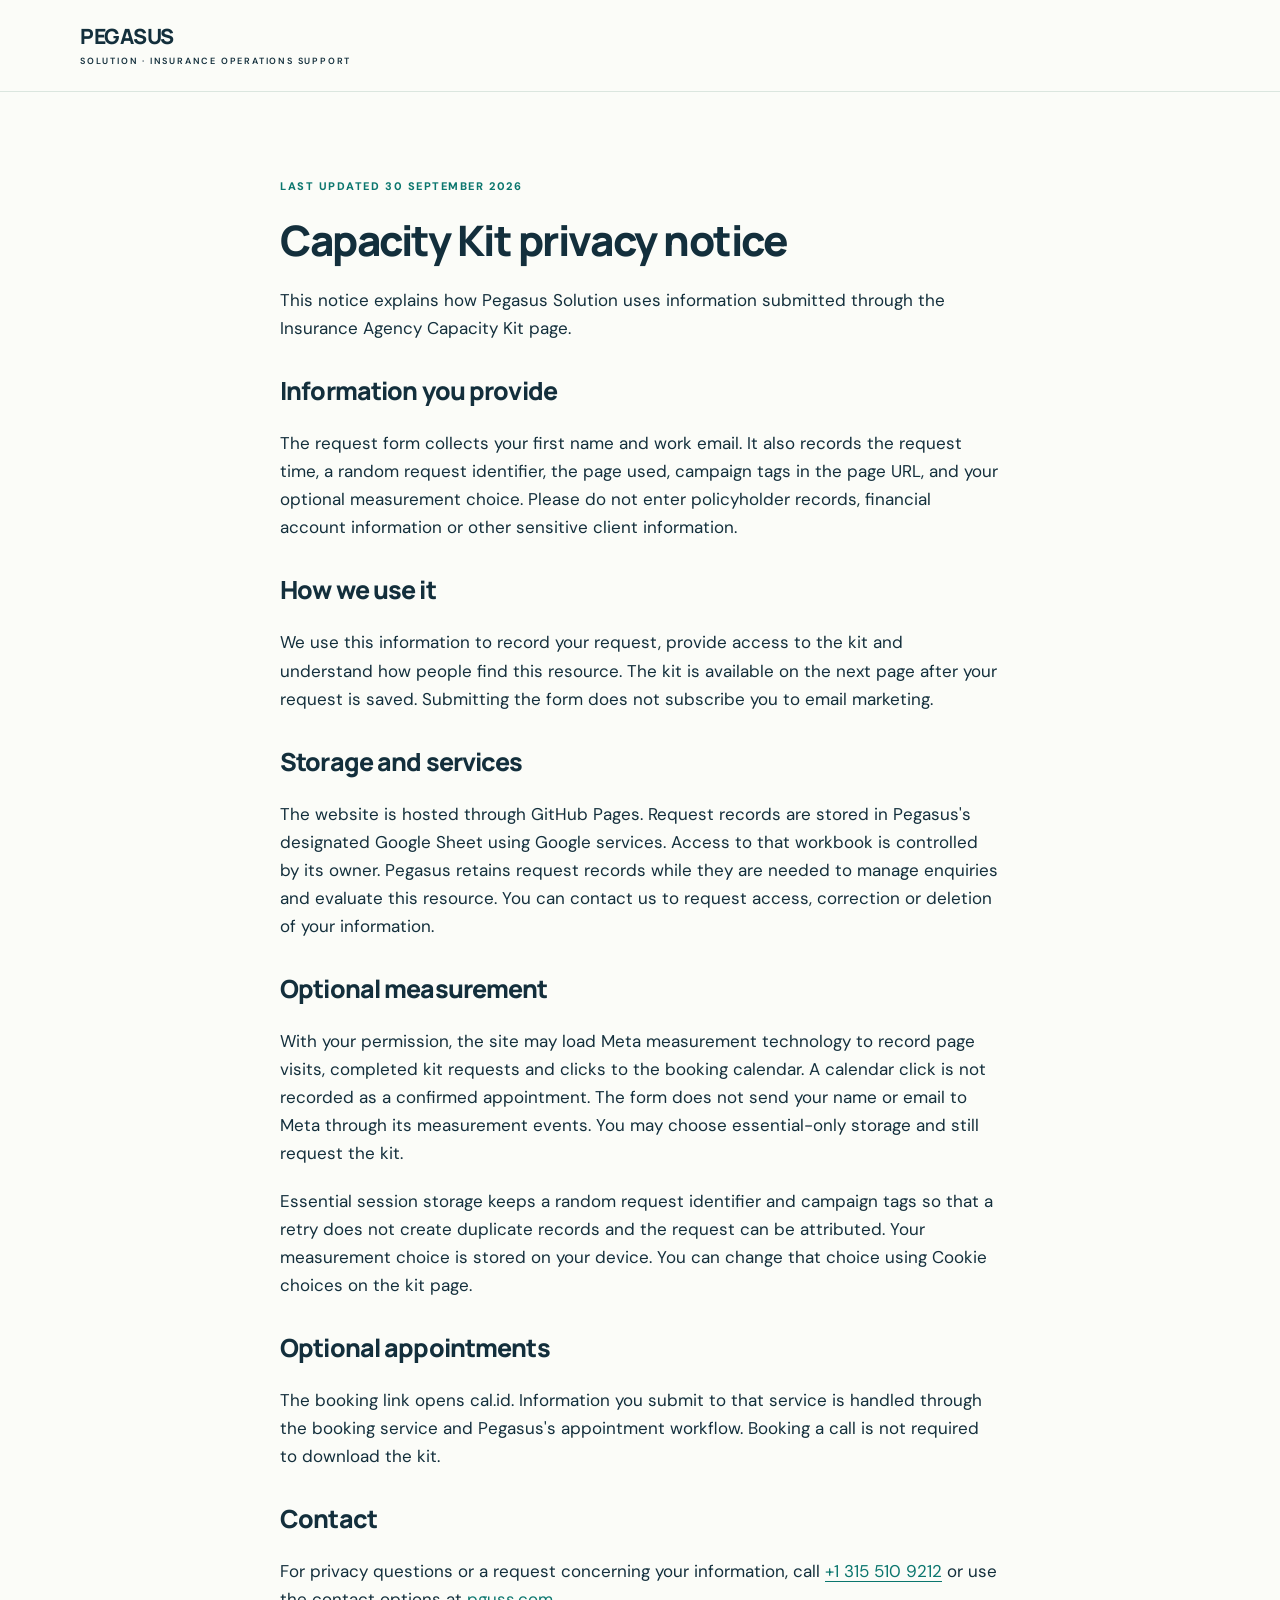
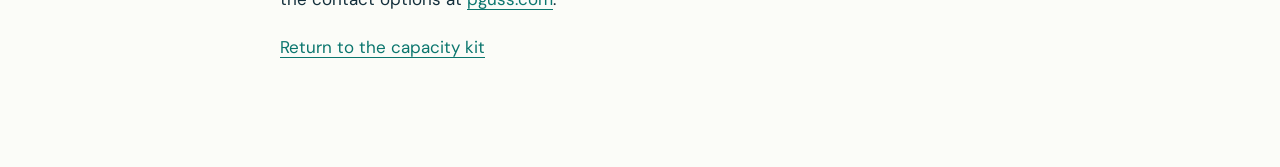
==== privacy.html @ aa2c8c8a "Add Pegasus capacity kit opt-in and download pages Adds the educational PDF, previews, privacy notic" ====
<!doctype html><html lang="en"><head><meta charset="utf-8"><meta name="viewport" content="width=device-width,initial-scale=1"><title>Capacity Kit Privacy Notice | Pegasus Solution</title><link rel="stylesheet" href="style.css"></head><body><header><div class="wrap topbar"><a href="./" class="brand">PEGASUS<span>SOLUTION · INSURANCE OPERATIONS SUPPORT</span></a></div></header><main class="wrap section privacy"><div class="eyebrow">Last updated 30 September 2026</div><h1>Capacity Kit privacy notice</h1><p>This notice explains how Pegasus Solution uses information submitted through the Insurance Agency Capacity Kit page.</p><h2>Information you provide</h2><p>The request form collects your first name and work email. It also records the request time, a random request identifier, the page used, campaign tags in the page URL, and your optional measurement choice. Please do not enter policyholder records, financial account information or other sensitive client information.</p><h2>How we use it</h2><p>We use this information to record your request, provide access to the kit and understand how people find this resource. The kit is available on the next page after your request is saved. Submitting the form does not subscribe you to email marketing.</p><h2>Storage and services</h2><p>The website is hosted through GitHub Pages. Request records are stored in Pegasus's designated Google Sheet using Google services. Access to that workbook is controlled by its owner. Pegasus retains request records while they are needed to manage enquiries and evaluate this resource. You can contact us to request access, correction or deletion of your information.</p><h2>Optional measurement</h2><p>With your permission, the site may load Meta measurement technology to record page visits, completed kit requests and clicks to the booking calendar. A calendar click is not recorded as a confirmed appointment. The form does not send your name or email to Meta through its measurement events. You may choose essential-only storage and still request the kit.</p><p>Essential session storage keeps a random request identifier and campaign tags so that a retry does not create duplicate records and the request can be attributed. Your measurement choice is stored on your device. You can change that choice using Cookie choices on the kit page.</p><h2>Optional appointments</h2><p>The booking link opens cal.id. Information you submit to that service is handled through the booking service and Pegasus's appointment workflow. Booking a call is not required to download the kit.</p><h2>Contact</h2><p>For privacy questions or a request concerning your information, call <a href="tel:+13155109212">+1 315 510 9212</a> or use the contact options at <a href="https://www.pguss.com/">pguss.com</a>.</p><p><a href="./">Return to the capacity kit</a></p></main></body></html>
---- style.css ----
@import url('https://fonts.googleapis.com/css2?family=DM+Sans:wght@400;500;600;700&family=Manrope:wght@400;500;600;700;800&display=swap');
:root{--ink:#132f3c;--teal:#0b766e;--lime:#d9ef8a;--paper:#fbfcf8;--muted:#52666c;--line:#dbe6df;--soft:#eef5f2}*{box-sizing:border-box}html{scroll-behavior:smooth}body{margin:0;background:var(--paper);color:var(--ink);font-family:'DM Sans',Arial,sans-serif;font-size:17px;line-height:1.65}h1,h2,h3,.brand{font-family:Manrope,Arial,sans-serif;line-height:1.12;letter-spacing:-.035em}h1{font-size:clamp(39px,4.5vw,65px);font-weight:800;margin:22px 0}h2{font-size:clamp(31px,3.4vw,46px);font-weight:800;margin:14px 0 24px}h3{font-size:23px;line-height:1.3}p{margin:0 0 20px}a{color:var(--teal);text-underline-offset:4px}button,input{font:inherit}button,a,input{touch-action:manipulation}a:focus-visible,button:focus-visible,input:focus-visible{outline:3px solid #e29a39;outline-offset:4px}button{cursor:pointer}img{max-width:100%;display:block}header{border-bottom:1px solid var(--line)}.wrap{max-width:1180px;margin:auto;padding:0 30px}.topbar{display:flex;justify-content:space-between;align-items:center;min-height:91px;gap:22px}.brand{text-decoration:none;color:var(--ink);font-size:21px;font-weight:800;letter-spacing:-.02em}.brand span{display:block;font-family:'DM Sans',sans-serif;font-size:9px;letter-spacing:.2em;font-weight:600;margin-top:8px}.top-note{font-size:13px;color:var(--muted)}.hero{display:grid;grid-template-columns:1.1fr .9fr;gap:70px;padding-top:70px;padding-bottom:65px;align-items:start}.eyebrow{font-size:11px;font-weight:800;letter-spacing:.14em;text-transform:uppercase;color:var(--teal)}.eyebrow .dot{display:inline-block;width:7px;height:7px;border-radius:50%;background:var(--teal);margin-right:8px}.hero .intro{font-size:19px;max-width:560px;color:var(--muted)}.accent{color:var(--teal)}.checks{list-style:none;padding:0;margin:27px 0}.checks li{position:relative;padding-left:30px;margin:12px 0;font-size:16px}.checks li:before{content:'✓';position:absolute;left:0;color:var(--teal);font-weight:800}.offer-card{background:white;border:1px solid var(--line);border-radius:18px;padding:25px;box-shadow:0 20px 60px #1733420b}.book-stage{position:relative;display:flex;justify-content:center;align-items:center;background:var(--soft);border-radius:10px;padding:25px;min-height:280px;overflow:hidden}.book-stage:before{content:'';position:absolute;width:240px;height:240px;border:1px solid #b5cfc3;border-radius:50%;right:-80px;top:-80px}.cover{width:168px;transform:rotate(-7deg);box-shadow:12px 12px 0 #cadbd3,18px 21px 20px #112e3b20;position:relative}.kit-label{position:absolute;right:18px;bottom:20px;background:var(--lime);padding:10px 16px;border-radius:6px;font-size:12px;font-weight:800;transform:rotate(3deg)}.offer-card h3{margin:24px 0 7px}.small{font-size:13px;color:var(--muted)}label{display:block;font-size:13px;font-weight:700;margin:14px 0 6px}input[type=text],input[type=email],input[type=url],select,textarea{width:100%;min-height:49px;border:1px solid #bdccc5;border-radius:7px;padding:12px;background:white;color:var(--ink)}input::placeholder{color:#7b898b}.button{display:inline-flex;align-items:center;justify-content:center;background:var(--teal);border:1px solid var(--teal);color:white!important;border-radius:7px;padding:15px 25px;text-decoration:none;font-size:15px;font-weight:700;line-height:1.3;gap:16px;min-height:52px}.button:hover{background:#075b55}.button.full{width:100%;margin:19px 0 12px}.button.light{background:var(--lime);border-color:var(--lime);color:var(--ink)!important}.button.secondary{background:transparent;color:var(--teal)!important}.button:disabled{cursor:wait}.consent{display:flex;align-items:flex-start;gap:9px;font-size:12px;font-weight:400;line-height:1.5}.consent input{margin-top:3px;min-width:16px;min-height:16px;accent-color:var(--teal)}.fineprint{font-size:11px;line-height:1.55;color:var(--muted)}.hp{position:absolute;left:-10000px}.status{font-size:13px;margin:10px 0 0}.status:empty{display:none}.trust-strip{border-top:1px solid var(--line);border-bottom:1px solid var(--line);padding:21px 0;display:flex;justify-content:space-between;gap:15px;font-size:13px;font-weight:600}.section{padding-top:85px;padding-bottom:85px}.section-head{max-width:700px;margin-bottom:40px}.section-head p{color:var(--muted)}.resources{display:grid;grid-template-columns:repeat(3,1fr);gap:26px}.resource{border-top:1px solid var(--line);padding-top:20px}.number{font-size:12px;color:var(--teal);font-weight:800;letter-spacing:.09em}.resource h3{margin:14px 0}.resource p{font-size:15px;color:var(--muted)}.preview{background:var(--soft);padding:24px;border-radius:10px;height:273px;overflow:hidden;margin-bottom:22px}.preview img{width:100%;border:1px solid #dce5df;box-shadow:0 8px 18px #112e3b0a}.dark{background:var(--ink);color:white}.dark .eyebrow{color:var(--lime)}.dark h2{color:white}.dark p{color:#d5e1df}.split{display:grid;grid-template-columns:1fr 1fr;gap:80px;align-items:start}.steps{display:grid;gap:25px}.step{border-bottom:1px solid #ffffff22;padding-bottom:23px;display:grid;grid-template-columns:38px 1fr;gap:15px}.step .number{color:var(--lime);font-size:18px}.step h3{font-size:19px;margin:0 0 10px}.step p{font-size:15px;margin:0}.about{max-width:700px}.faqs{max-width:780px}details{border-top:1px solid var(--line);padding:20px 0}summary{cursor:pointer;font-weight:700;font-size:17px}details p{font-size:15px;color:var(--muted);margin:15px 0 0}.bottom-cta{background:var(--soft);border-radius:18px;padding:45px;display:flex;align-items:center;justify-content:space-between;gap:30px}.bottom-cta h2{font-size:32px;margin:0 0 14px}.bottom-cta p{margin:0;color:var(--muted)}footer{margin-top:65px;padding:36px 0;border-top:1px solid var(--line);font-size:12px;color:var(--muted)}.foot{display:flex;justify-content:space-between;gap:25px;flex-wrap:wrap}.foot a{margin-right:18px;color:var(--muted)}.skip{position:absolute;top:-100px}.skip:focus{top:8px;left:8px;background:white;z-index:5;padding:10px}.download-bar{background:var(--soft);border:1px solid var(--line);border-radius:14px;padding:25px 30px;display:flex;align-items:center;justify-content:space-between;gap:30px;margin-top:35px}.download-bar h2{font-size:22px;margin:0 0 6px}.download-bar p{margin:0;font-size:14px}.review-hero{padding:60px 0 40px;max-width:800px}.review-hero h1{font-size:clamp(36px,4vw,57px)}.review-grid{display:grid;grid-template-columns:1.1fr .9fr;gap:65px;padding-bottom:60px}.review-panel{border:1px solid var(--line);border-radius:14px;background:white;padding:30px}.review-panel .button{width:100%}.tag{display:inline-block;font-size:12px;background:var(--lime);padding:5px 11px;border-radius:20px;color:var(--ink);font-weight:700}.privacy{max-width:780px}.privacy h1{font-size:42px}.privacy h2{font-size:25px;margin-top:35px}.consent-banner{position:fixed;bottom:16px;left:16px;right:16px;max-width:670px;background:white;border:1px solid var(--line);box-shadow:0 6px 50px #17334222;z-index:10;border-radius:12px;padding:20px;display:none}.consent-banner p{font-size:13px;margin-bottom:14px}.consent-actions{display:flex;gap:10px;flex-wrap:wrap}.consent-actions button{font-size:12px;padding:9px 15px;min-height:40px}.consent-banner[hidden]{display:none}.text-button{border:0;background:transparent;color:var(--teal);font:inherit;text-decoration:underline;cursor:pointer;padding:0}.no-js{padding:15px;background:#fff2d5}.button-row{display:flex;gap:12px;flex-wrap:wrap}
@media(max-width:850px){.hero{gap:35px;grid-template-columns:1fr 1fr}.wrap{padding-left:23px;padding-right:23px}.split{gap:35px}.preview{height:210px}.review-grid{gap:30px}}@media(max-width:650px){body{font-size:16px}.topbar{min-height:77px}.top-note{display:none}.hero{grid-template-columns:1fr;gap:25px;padding-top:35px;padding-bottom:35px}h1{font-size:41px}.hero .intro{font-size:18px}.offer-card{padding:22px}.book-stage{min-height:225px}.cover{width:138px}.trust-strip{flex-wrap:wrap;justify-content:center;font-size:11px;padding:18px}.section{padding-top:55px;padding-bottom:55px}.resources,.split,.review-grid{grid-template-columns:1fr;gap:35px}.preview{height:260px}.resources .preview img{max-width:300px;margin:auto}.bottom-cta{padding:30px;display:block}.bottom-cta .button{margin-top:25px;width:100%}.bottom-cta h2{font-size:29px}.download-bar{display:block;padding:22px}.download-bar .button{margin-top:18px;width:100%}.review-hero{padding-top:35px}.review-grid{padding-bottom:20px}.consent-banner{left:9px;right:9px;bottom:9px}.foot{display:block}.foot p{margin-bottom:14px}}@media(prefers-reduced-motion:reduce){html{scroll-behavior:auto}*{animation:none!important}}
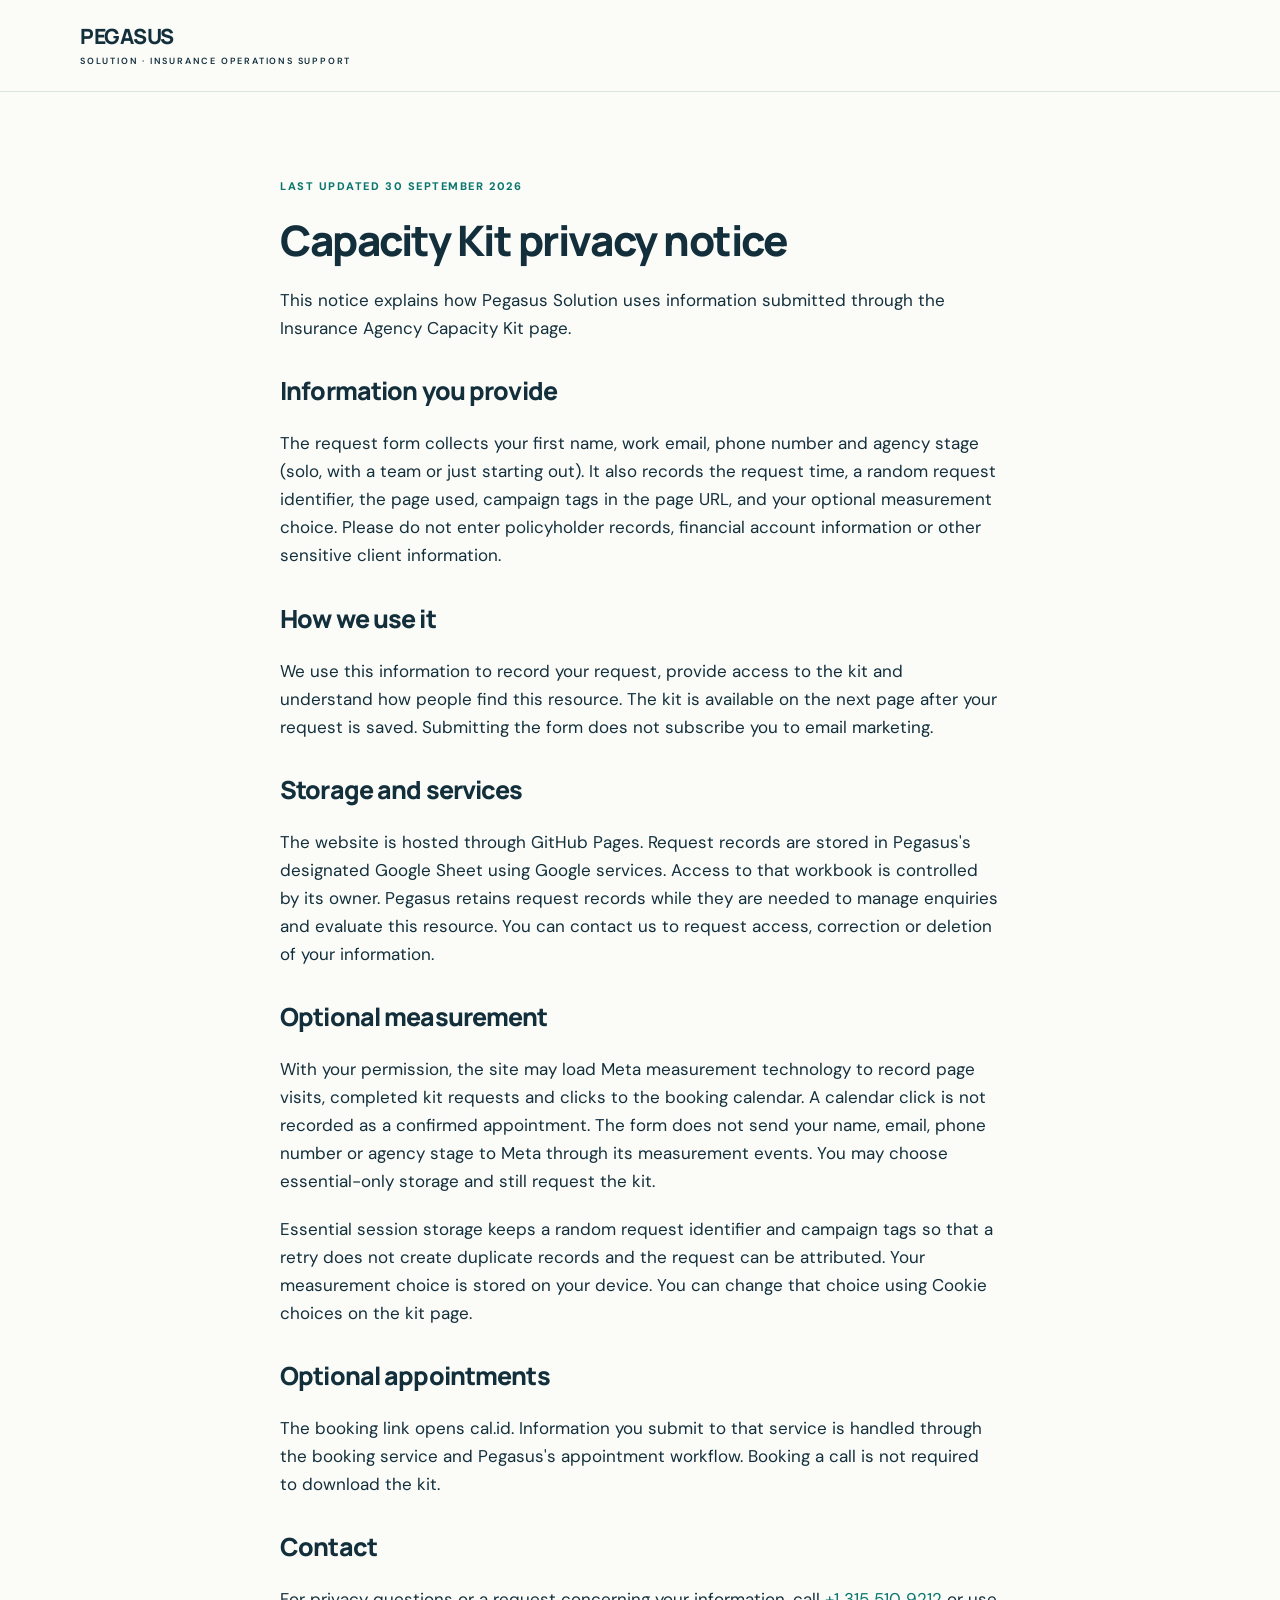
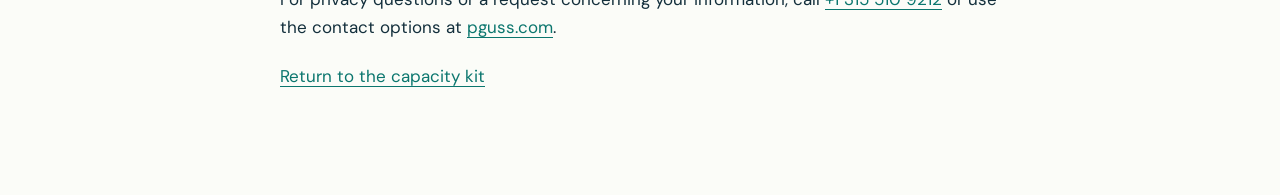
==== commit 642d4825: "Collect phone number and agency stage with ebook requests" ====
--- a/privacy.html
+++ b/privacy.html
@@ -1 +1 @@
-<!doctype html><html lang="en"><head><meta charset="utf-8"><meta name="viewport" content="width=device-width,initial-scale=1"><title>Capacity Kit Privacy Notice | Pegasus Solution</title><link rel="stylesheet" href="style.css"></head><body><header><div class="wrap topbar"><a href="./" class="brand">PEGASUS<span>SOLUTION · INSURANCE OPERATIONS SUPPORT</span></a></div></header><main class="wrap section privacy"><div class="eyebrow">Last updated 30 September 2026</div><h1>Capacity Kit privacy notice</h1><p>This notice explains how Pegasus Solution uses information submitted through the Insurance Agency Capacity Kit page.</p><h2>Information you provide</h2><p>The request form collects your first name and work email. It also records the request time, a random request identifier, the page used, campaign tags in the page URL, and your optional measurement choice. Please do not enter policyholder records, financial account information or other sensitive client information.</p><h2>How we use it</h2><p>We use this information to record your request, provide access to the kit and understand how people find this resource. The kit is available on the next page after your request is saved. Submitting the form does not subscribe you to email marketing.</p><h2>Storage and services</h2><p>The website is hosted through GitHub Pages. Request records are stored in Pegasus's designated Google Sheet using Google services. Access to that workbook is controlled by its owner. Pegasus retains request records while they are needed to manage enquiries and evaluate this resource. You can contact us to request access, correction or deletion of your information.</p><h2>Optional measurement</h2><p>With your permission, the site may load Meta measurement technology to record page visits, completed kit requests and clicks to the booking calendar. A calendar click is not recorded as a confirmed appointment. The form does not send your name or email to Meta through its measurement events. You may choose essential-only storage and still request the kit.</p><p>Essential session storage keeps a random request identifier and campaign tags so that a retry does not create duplicate records and the request can be attributed. Your measurement choice is stored on your device. You can change that choice using Cookie choices on the kit page.</p><h2>Optional appointments</h2><p>The booking link opens cal.id. Information you submit to that service is handled through the booking service and Pegasus's appointment workflow. Booking a call is not required to download the kit.</p><h2>Contact</h2><p>For privacy questions or a request concerning your information, call <a href="tel:+13155109212">+1 315 510 9212</a> or use the contact options at <a href="https://www.pguss.com/">pguss.com</a>.</p><p><a href="./">Return to the capacity kit</a></p></main></body></html>
+<!doctype html><html lang="en"><head><meta charset="utf-8"><meta name="viewport" content="width=device-width,initial-scale=1"><title>Capacity Kit Privacy Notice | Pegasus Solution</title><link rel="stylesheet" href="style.css?v=20260930c"></head><body><header><div class="wrap topbar"><a href="./" class="brand">PEGASUS<span>SOLUTION · INSURANCE OPERATIONS SUPPORT</span></a></div></header><main class="wrap section privacy"><div class="eyebrow">Last updated 30 September 2026</div><h1>Capacity Kit privacy notice</h1><p>This notice explains how Pegasus Solution uses information submitted through the Insurance Agency Capacity Kit page.</p><h2>Information you provide</h2><p>The request form collects your first name, work email, phone number and agency stage (solo, with a team or just starting out). It also records the request time, a random request identifier, the page used, campaign tags in the page URL, and your optional measurement choice. Please do not enter policyholder records, financial account information or other sensitive client information.</p><h2>How we use it</h2><p>We use this information to record your request, provide access to the kit and understand how people find this resource. The kit is available on the next page after your request is saved. Submitting the form does not subscribe you to email marketing.</p><h2>Storage and services</h2><p>The website is hosted through GitHub Pages. Request records are stored in Pegasus's designated Google Sheet using Google services. Access to that workbook is controlled by its owner. Pegasus retains request records while they are needed to manage enquiries and evaluate this resource. You can contact us to request access, correction or deletion of your information.</p><h2>Optional measurement</h2><p>With your permission, the site may load Meta measurement technology to record page visits, completed kit requests and clicks to the booking calendar. A calendar click is not recorded as a confirmed appointment. The form does not send your name, email, phone number or agency stage to Meta through its measurement events. You may choose essential-only storage and still request the kit.</p><p>Essential session storage keeps a random request identifier and campaign tags so that a retry does not create duplicate records and the request can be attributed. Your measurement choice is stored on your device. You can change that choice using Cookie choices on the kit page.</p><h2>Optional appointments</h2><p>The booking link opens cal.id. Information you submit to that service is handled through the booking service and Pegasus's appointment workflow. Booking a call is not required to download the kit.</p><h2>Contact</h2><p>For privacy questions or a request concerning your information, call <a href="tel:+13155109212">+1 315 510 9212</a> or use the contact options at <a href="https://www.pguss.com/">pguss.com</a>.</p><p><a href="./">Return to the capacity kit</a></p></main></body></html>
--- a/style.css
+++ b/style.css
@@ -1,3 +1,6 @@
 @import url('https://fonts.googleapis.com/css2?family=DM+Sans:wght@400;500;600;700&family=Manrope:wght@400;500;600;700;800&display=swap');
-:root{--ink:#132f3c;--teal:#0b766e;--lime:#d9ef8a;--paper:#fbfcf8;--muted:#52666c;--line:#dbe6df;--soft:#eef5f2}*{box-sizing:border-box}html{scroll-behavior:smooth}body{margin:0;background:var(--paper);color:var(--ink);font-family:'DM Sans',Arial,sans-serif;font-size:17px;line-height:1.65}h1,h2,h3,.brand{font-family:Manrope,Arial,sans-serif;line-height:1.12;letter-spacing:-.035em}h1{font-size:clamp(39px,4.5vw,65px);font-weight:800;margin:22px 0}h2{font-size:clamp(31px,3.4vw,46px);font-weight:800;margin:14px 0 24px}h3{font-size:23px;line-height:1.3}p{margin:0 0 20px}a{color:var(--teal);text-underline-offset:4px}button,input{font:inherit}button,a,input{touch-action:manipulation}a:focus-visible,button:focus-visible,input:focus-visible{outline:3px solid #e29a39;outline-offset:4px}button{cursor:pointer}img{max-width:100%;display:block}header{border-bottom:1px solid var(--line)}.wrap{max-width:1180px;margin:auto;padding:0 30px}.topbar{display:flex;justify-content:space-between;align-items:center;min-height:91px;gap:22px}.brand{text-decoration:none;color:var(--ink);font-size:21px;font-weight:800;letter-spacing:-.02em}.brand span{display:block;font-family:'DM Sans',sans-serif;font-size:9px;letter-spacing:.2em;font-weight:600;margin-top:8px}.top-note{font-size:13px;color:var(--muted)}.hero{display:grid;grid-template-columns:1.1fr .9fr;gap:70px;padding-top:70px;padding-bottom:65px;align-items:start}.eyebrow{font-size:11px;font-weight:800;letter-spacing:.14em;text-transform:uppercase;color:var(--teal)}.eyebrow .dot{display:inline-block;width:7px;height:7px;border-radius:50%;background:var(--teal);margin-right:8px}.hero .intro{font-size:19px;max-width:560px;color:var(--muted)}.accent{color:var(--teal)}.checks{list-style:none;padding:0;margin:27px 0}.checks li{position:relative;padding-left:30px;margin:12px 0;font-size:16px}.checks li:before{content:'✓';position:absolute;left:0;color:var(--teal);font-weight:800}.offer-card{background:white;border:1px solid var(--line);border-radius:18px;padding:25px;box-shadow:0 20px 60px #1733420b}.book-stage{position:relative;display:flex;justify-content:center;align-items:center;background:var(--soft);border-radius:10px;padding:25px;min-height:280px;overflow:hidden}.book-stage:before{content:'';position:absolute;width:240px;height:240px;border:1px solid #b5cfc3;border-radius:50%;right:-80px;top:-80px}.cover{width:168px;transform:rotate(-7deg);box-shadow:12px 12px 0 #cadbd3,18px 21px 20px #112e3b20;position:relative}.kit-label{position:absolute;right:18px;bottom:20px;background:var(--lime);padding:10px 16px;border-radius:6px;font-size:12px;font-weight:800;transform:rotate(3deg)}.offer-card h3{margin:24px 0 7px}.small{font-size:13px;color:var(--muted)}label{display:block;font-size:13px;font-weight:700;margin:14px 0 6px}input[type=text],input[type=email],input[type=url],select,textarea{width:100%;min-height:49px;border:1px solid #bdccc5;border-radius:7px;padding:12px;background:white;color:var(--ink)}input::placeholder{color:#7b898b}.button{display:inline-flex;align-items:center;justify-content:center;background:var(--teal);border:1px solid var(--teal);color:white!important;border-radius:7px;padding:15px 25px;text-decoration:none;font-size:15px;font-weight:700;line-height:1.3;gap:16px;min-height:52px}.button:hover{background:#075b55}.button.full{width:100%;margin:19px 0 12px}.button.light{background:var(--lime);border-color:var(--lime);color:var(--ink)!important}.button.secondary{background:transparent;color:var(--teal)!important}.button:disabled{cursor:wait}.consent{display:flex;align-items:flex-start;gap:9px;font-size:12px;font-weight:400;line-height:1.5}.consent input{margin-top:3px;min-width:16px;min-height:16px;accent-color:var(--teal)}.fineprint{font-size:11px;line-height:1.55;color:var(--muted)}.hp{position:absolute;left:-10000px}.status{font-size:13px;margin:10px 0 0}.status:empty{display:none}.trust-strip{border-top:1px solid var(--line);border-bottom:1px solid var(--line);padding:21px 0;display:flex;justify-content:space-between;gap:15px;font-size:13px;font-weight:600}.section{padding-top:85px;padding-bottom:85px}.section-head{max-width:700px;margin-bottom:40px}.section-head p{color:var(--muted)}.resources{display:grid;grid-template-columns:repeat(3,1fr);gap:26px}.resource{border-top:1px solid var(--line);padding-top:20px}.number{font-size:12px;color:var(--teal);font-weight:800;letter-spacing:.09em}.resource h3{margin:14px 0}.resource p{font-size:15px;color:var(--muted)}.preview{background:var(--soft);padding:24px;border-radius:10px;height:273px;overflow:hidden;margin-bottom:22px}.preview img{width:100%;border:1px solid #dce5df;box-shadow:0 8px 18px #112e3b0a}.dark{background:var(--ink);color:white}.dark .eyebrow{color:var(--lime)}.dark h2{color:white}.dark p{color:#d5e1df}.split{display:grid;grid-template-columns:1fr 1fr;gap:80px;align-items:start}.steps{display:grid;gap:25px}.step{border-bottom:1px solid #ffffff22;padding-bottom:23px;display:grid;grid-template-columns:38px 1fr;gap:15px}.step .number{color:var(--lime);font-size:18px}.step h3{font-size:19px;margin:0 0 10px}.step p{font-size:15px;margin:0}.about{max-width:700px}.faqs{max-width:780px}details{border-top:1px solid var(--line);padding:20px 0}summary{cursor:pointer;font-weight:700;font-size:17px}details p{font-size:15px;color:var(--muted);margin:15px 0 0}.bottom-cta{background:var(--soft);border-radius:18px;padding:45px;display:flex;align-items:center;justify-content:space-between;gap:30px}.bottom-cta h2{font-size:32px;margin:0 0 14px}.bottom-cta p{margin:0;color:var(--muted)}footer{margin-top:65px;padding:36px 0;border-top:1px solid var(--line);font-size:12px;color:var(--muted)}.foot{display:flex;justify-content:space-between;gap:25px;flex-wrap:wrap}.foot a{margin-right:18px;color:var(--muted)}.skip{position:absolute;top:-100px}.skip:focus{top:8px;left:8px;background:white;z-index:5;padding:10px}.download-bar{background:var(--soft);border:1px solid var(--line);border-radius:14px;padding:25px 30px;display:flex;align-items:center;justify-content:space-between;gap:30px;margin-top:35px}.download-bar h2{font-size:22px;margin:0 0 6px}.download-bar p{margin:0;font-size:14px}.review-hero{padding:60px 0 40px;max-width:800px}.review-hero h1{font-size:clamp(36px,4vw,57px)}.review-grid{display:grid;grid-template-columns:1.1fr .9fr;gap:65px;padding-bottom:60px}.review-panel{border:1px solid var(--line);border-radius:14px;background:white;padding:30px}.review-panel .button{width:100%}.tag{display:inline-block;font-size:12px;background:var(--lime);padding:5px 11px;border-radius:20px;color:var(--ink);font-weight:700}.privacy{max-width:780px}.privacy h1{font-size:42px}.privacy h2{font-size:25px;margin-top:35px}.consent-banner{position:fixed;bottom:16px;left:16px;right:16px;max-width:670px;background:white;border:1px solid var(--line);box-shadow:0 6px 50px #17334222;z-index:10;border-radius:12px;padding:20px;display:none}.consent-banner p{font-size:13px;margin-bottom:14px}.consent-actions{display:flex;gap:10px;flex-wrap:wrap}.consent-actions button{font-size:12px;padding:9px 15px;min-height:40px}.consent-banner[hidden]{display:none}.text-button{border:0;background:transparent;color:var(--teal);font:inherit;text-decoration:underline;cursor:pointer;padding:0}.no-js{padding:15px;background:#fff2d5}.button-row{display:flex;gap:12px;flex-wrap:wrap}
+:root{--ink:#132f3c;--teal:#0b766e;--lime:#d9ef8a;--paper:#fbfcf8;--muted:#52666c;--line:#dbe6df;--soft:#eef5f2}*{box-sizing:border-box}html{scroll-behavior:smooth}body{margin:0;background:var(--paper);color:var(--ink);font-family:'DM Sans',Arial,sans-serif;font-size:17px;line-height:1.65}h1,h2,h3,.brand{font-family:Manrope,Arial,sans-serif;line-height:1.12;letter-spacing:-.035em}h1{font-size:clamp(39px,4.5vw,65px);font-weight:800;margin:22px 0}h2{font-size:clamp(31px,3.4vw,46px);font-weight:800;margin:14px 0 24px}h3{font-size:23px;line-height:1.3}p{margin:0 0 20px}a{color:var(--teal);text-underline-offset:4px}button,input{font:inherit}button,a,input{touch-action:manipulation}a:focus-visible,button:focus-visible,input:focus-visible{outline:3px solid #e29a39;outline-offset:4px}button{cursor:pointer}img{max-width:100%;height:auto;display:block}header{border-bottom:1px solid var(--line)}.wrap{max-width:1180px;margin:auto;padding:0 30px}.topbar{display:flex;justify-content:space-between;align-items:center;min-height:91px;gap:22px}.brand{text-decoration:none;color:var(--ink);font-size:21px;font-weight:800;letter-spacing:-.02em}.brand span{display:block;font-family:'DM Sans',sans-serif;font-size:9px;letter-spacing:.2em;font-weight:600;margin-top:8px}.top-note{font-size:13px;color:var(--muted)}.hero{display:grid;grid-template-columns:1.1fr .9fr;gap:70px;padding-top:70px;padding-bottom:65px;align-items:start}.eyebrow{font-size:11px;font-weight:800;letter-spacing:.14em;text-transform:uppercase;color:var(--teal)}.eyebrow .dot{display:inline-block;width:7px;height:7px;border-radius:50%;background:var(--teal);margin-right:8px}.hero .intro{font-size:19px;max-width:560px;color:var(--muted)}.accent{color:var(--teal)}.checks{list-style:none;padding:0;margin:27px 0}.checks li{position:relative;padding-left:30px;margin:12px 0;font-size:16px}.checks li:before{content:'✓';position:absolute;left:0;color:var(--teal);font-weight:800}.offer-card{background:white;border:1px solid var(--line);border-radius:18px;padding:25px;box-shadow:0 20px 60px #1733420b}.book-stage{position:relative;display:flex;justify-content:center;align-items:center;background:var(--soft);border-radius:10px;padding:25px;min-height:280px;overflow:hidden}.book-stage:before{content:'';position:absolute;width:240px;height:240px;border:1px solid #b5cfc3;border-radius:50%;right:-80px;top:-80px}.cover{width:168px;transform:rotate(-7deg);box-shadow:12px 12px 0 #cadbd3,18px 21px 20px #112e3b20;position:relative}.kit-label{position:absolute;right:18px;bottom:20px;background:var(--lime);padding:10px 16px;border-radius:6px;font-size:12px;font-weight:800;transform:rotate(3deg)}.offer-card h3{margin:24px 0 7px}.small{font-size:13px;color:var(--muted)}label{display:block;font-size:13px;font-weight:700;margin:14px 0 6px}input[type=text],input[type=email],input[type=url],select,textarea{width:100%;min-height:49px;border:1px solid #bdccc5;border-radius:7px;padding:12px;background:white;color:var(--ink)}input::placeholder{color:#7b898b}.button{display:inline-flex;align-items:center;justify-content:center;background:var(--teal);border:1px solid var(--teal);color:white!important;border-radius:7px;padding:15px 25px;text-decoration:none;font-size:15px;font-weight:700;line-height:1.3;gap:16px;min-height:52px}.button:hover{background:#075b55}.button.full{width:100%;margin:19px 0 12px}.button.light{background:var(--lime);border-color:var(--lime);color:var(--ink)!important}.button.secondary{background:transparent;color:var(--teal)!important}.button:disabled{cursor:wait}.consent{display:flex;align-items:flex-start;gap:9px;font-size:12px;font-weight:400;line-height:1.5}.consent input{margin-top:3px;min-width:16px;min-height:16px;accent-color:var(--teal)}.fineprint{font-size:11px;line-height:1.55;color:var(--muted)}.hp{position:absolute;left:-10000px}.status{font-size:13px;margin:10px 0 0}.status:empty{display:none}.trust-strip{border-top:1px solid var(--line);border-bottom:1px solid var(--line);padding:21px 0;display:flex;justify-content:space-between;gap:15px;font-size:13px;font-weight:600}.section{padding-top:85px;padding-bottom:85px}.section-head{max-width:700px;margin-bottom:40px}.section-head p{color:var(--muted)}.resources{display:grid;grid-template-columns:repeat(3,1fr);gap:26px}.resource{border-top:1px solid var(--line);padding-top:20px}.number{font-size:12px;color:var(--teal);font-weight:800;letter-spacing:.09em}.resource h3{margin:14px 0}.resource p{font-size:15px;color:var(--muted)}.preview{background:var(--soft);padding:24px;border-radius:10px;height:273px;overflow:hidden;margin-bottom:22px}.preview img{width:100%;border:1px solid #dce5df;box-shadow:0 8px 18px #112e3b0a}.dark{background:var(--ink);color:white}.dark .eyebrow{color:var(--lime)}.dark h2{color:white}.dark p{color:#d5e1df}.split{display:grid;grid-template-columns:1fr 1fr;gap:80px;align-items:start}.steps{display:grid;gap:25px}.step{border-bottom:1px solid #ffffff22;padding-bottom:23px;display:grid;grid-template-columns:38px 1fr;gap:15px}.step .number{color:var(--lime);font-size:18px}.step h3{font-size:19px;margin:0 0 10px}.step p{font-size:15px;margin:0}.about{max-width:700px}.faqs{max-width:780px}details{border-top:1px solid var(--line);padding:20px 0}summary{cursor:pointer;font-weight:700;font-size:17px}details p{font-size:15px;color:var(--muted);margin:15px 0 0}.bottom-cta{background:var(--soft);border-radius:18px;padding:45px;display:flex;align-items:center;justify-content:space-between;gap:30px}.bottom-cta h2{font-size:32px;margin:0 0 14px}.bottom-cta p{margin:0;color:var(--muted)}footer{margin-top:65px;padding:36px 0;border-top:1px solid var(--line);font-size:12px;color:var(--muted)}.foot{display:flex;justify-content:space-between;gap:25px;flex-wrap:wrap}.foot a{margin-right:18px;color:var(--muted)}.skip{position:absolute;top:-100px}.skip:focus{top:8px;left:8px;background:white;z-index:5;padding:10px}.download-bar{background:var(--soft);border:1px solid var(--line);border-radius:14px;padding:25px 30px;display:flex;align-items:center;justify-content:space-between;gap:30px;margin-top:35px}.download-bar h2{font-size:22px;margin:0 0 6px}.download-bar p{margin:0;font-size:14px}.review-hero{padding:60px 0 40px;max-width:800px}.review-hero h1{font-size:clamp(36px,4vw,57px)}.review-grid{display:grid;grid-template-columns:1.1fr .9fr;gap:65px;padding-bottom:60px}.review-panel{border:1px solid var(--line);border-radius:14px;background:white;padding:30px}.review-panel .button{width:100%}.tag{display:inline-block;font-size:12px;background:var(--lime);padding:5px 11px;border-radius:20px;color:var(--ink);font-weight:700}.privacy{max-width:780px}.privacy h1{font-size:42px}.privacy h2{font-size:25px;margin-top:35px}.consent-banner{position:fixed;bottom:16px;left:16px;right:16px;max-width:670px;background:white;border:1px solid var(--line);box-shadow:0 6px 50px #17334222;z-index:10;border-radius:12px;padding:20px;display:none}.consent-banner p{font-size:13px;margin-bottom:14px}.consent-actions{display:flex;gap:10px;flex-wrap:wrap}.consent-actions button{font-size:12px;padding:9px 15px;min-height:40px}.consent-banner[hidden]{display:none}.text-button{border:0;background:transparent;color:var(--teal);font:inherit;text-decoration:underline;cursor:pointer;padding:0}.no-js{padding:15px;background:#fff2d5}.button-row{display:flex;gap:12px;flex-wrap:wrap}
 @media(max-width:850px){.hero{gap:35px;grid-template-columns:1fr 1fr}.wrap{padding-left:23px;padding-right:23px}.split{gap:35px}.preview{height:210px}.review-grid{gap:30px}}@media(max-width:650px){body{font-size:16px}.topbar{min-height:77px}.top-note{display:none}.hero{grid-template-columns:1fr;gap:25px;padding-top:35px;padding-bottom:35px}h1{font-size:41px}.hero .intro{font-size:18px}.offer-card{padding:22px}.book-stage{min-height:225px}.cover{width:138px}.trust-strip{flex-wrap:wrap;justify-content:center;font-size:11px;padding:18px}.section{padding-top:55px;padding-bottom:55px}.resources,.split,.review-grid{grid-template-columns:1fr;gap:35px}.preview{height:260px}.resources .preview img{max-width:300px;margin:auto}.bottom-cta{padding:30px;display:block}.bottom-cta .button{margin-top:25px;width:100%}.bottom-cta h2{font-size:29px}.download-bar{display:block;padding:22px}.download-bar .button{margin-top:18px;width:100%}.review-hero{padding-top:35px}.review-grid{padding-bottom:20px}.consent-banner{left:9px;right:9px;bottom:9px}.foot{display:block}.foot p{margin-bottom:14px}}@media(prefers-reduced-motion:reduce){html{scroll-behavior:auto}*{animation:none!important}}
+
+/* Accessible agency-stage selector matches form inputs. */
+select{font:inherit;touch-action:manipulation;width:100%;padding:13px 14px;border:1px solid var(--line);border-radius:8px;background:#fff;color:var(--ink);margin-bottom:16px}select:focus-visible{outline:3px solid #e29a39;outline-offset:4px}
